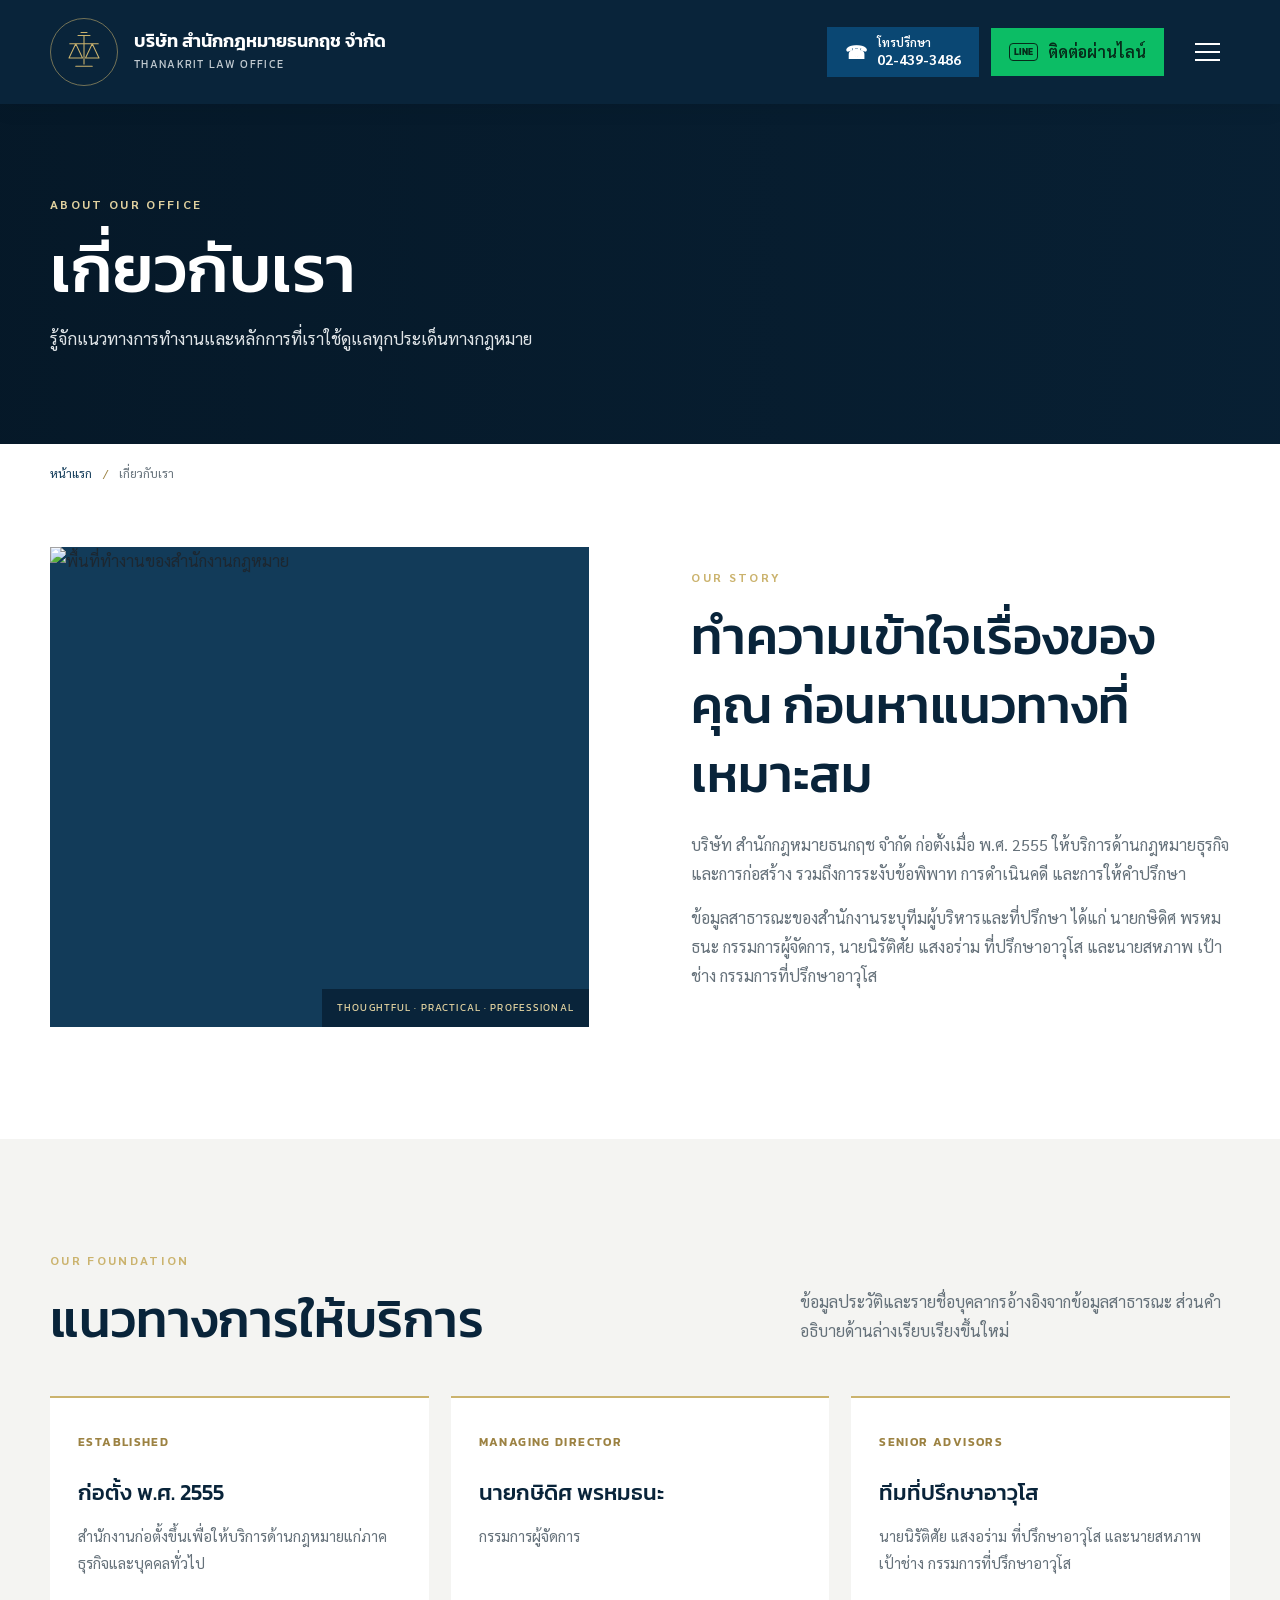
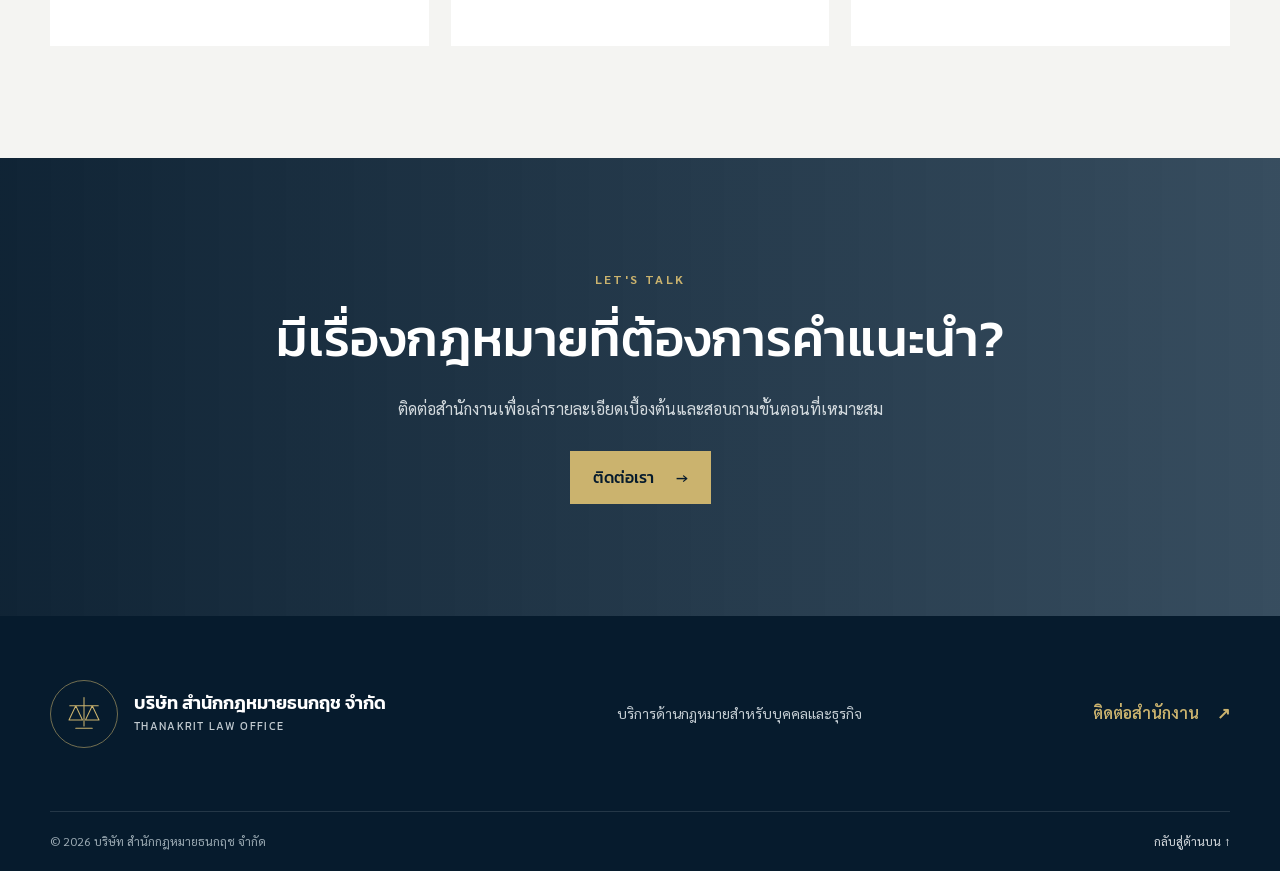
==== about.html @ 3ae20c56 "Update Thanakrit law office website content Co-authored-by: Copilot <223556219+Copilot@users.noreply" ====
<!DOCTYPE html>
<html lang="th">
<head>
  <meta charset="UTF-8">
  <meta name="viewport" content="width=device-width, initial-scale=1">
  <meta name="theme-color" content="#09243a">
  <title>เกี่ยวกับเรา | บริษัท สำนักกฎหมายธนกฤช จำกัด</title>
  <meta name="description" content="ข้อมูลสำนักงานกฎหมายธนกฤช ก่อตั้งเมื่อ พ.ศ. 2555 พร้อมข้อมูลผู้บริหารและแนวทางการให้บริการ">
  <link rel="preconnect" href="https://fonts.googleapis.com">
  <link rel="preconnect" href="https://fonts.gstatic.com" crossorigin>
  <link href="https://fonts.googleapis.com/css2?family=Kanit:wght@300;400;500;600;700&family=Sarabun:wght@300;400;500;600;700&display=swap" rel="stylesheet">
  <link rel="stylesheet" href="styles.css">
  <script src="script.js" defer></script>
</head>
<body>
  <header class="site-header" id="top">
    <div class="container header-inner">
      <a class="brand" href="index.html" aria-label="บริษัท สำนักกฎหมายธนกฤช จำกัด หน้าแรก">
        <span class="brand-mark" aria-hidden="true"><svg viewBox="0 0 64 64" fill="none"><path d="M32 10v38M21 51h22M13 21h38M21 21l-9 19h18l-9-19Zm22 0-9 19h18l-9-19Z"/><path d="M24 10h16M28 6h8"/></svg></span>
        <span class="brand-copy"><strong>บริษัท สำนักกฎหมายธนกฤช จำกัด</strong><small>THANAKRIT LAW OFFICE</small></span>
      </a>
      <div class="header-actions">
        <a class="header-phone" href="tel:024393486"><span aria-hidden="true">☎</span><span>โทรปรึกษา<strong>02-439-3486</strong></span></a>
        <a class="line-button" href="https://lin.ee/2UHKcpq" target="_blank" rel="noopener noreferrer"><span aria-hidden="true">LINE</span> ติดต่อผ่านไลน์</a>
        <button class="menu-toggle" id="menuToggle" type="button" aria-label="เปิดเมนู" aria-expanded="false" aria-controls="siteMenu"><span></span><span></span><span></span></button>
      </div>
    </div>
    <nav class="site-menu" id="siteMenu" aria-label="เมนูหลัก" aria-hidden="true">
      <div class="menu-inner">
        <p class="eyebrow">THANAKRIT LAW OFFICE</p>
        <a href="index.html">หน้าแรก</a>
        <details class="menu-services"><summary>บริการ</summary><div class="menu-subitems">
          <a href="services.html#construction">กฎหมายธุรกิจและก่อสร้าง</a><a href="services.html#construction-disputes">ระงับข้อพิพาทงานก่อสร้าง</a>
          <a href="services.html#construction-debt">บริหารหนี้และคดีก่อสร้าง</a><a href="services.html#business">ที่ปรึกษากฎหมายธุรกิจ</a>
          <a href="services.html#labor">คดีทุจริตภายในองค์กรและแรงงานสัมพันธ์</a><a href="services.html#property">คดีทรัพย์สินและการลงทุน</a>
          <a href="services.html#investment-fraud">คดีฉ้อโกงการลงทุน / ฉ้อโกงประชาชน</a><a href="services.html#enforcement">สืบทรัพย์และบังคับคดี</a>
          <a href="services.html#inheritance">จัดการมรดกและทรัพย์สินครอบครัว</a><a href="services.html#civil">คดีแพ่ง</a>
          <a href="services.html#criminal">คดีอาญาทั่วไป</a><a href="services.html#contracts">บริการร่างและตรวจสัญญา</a>
          <a href="services.html#other">บริการทนายความอื่นๆ</a>
        </div></details>
        <a href="about.html" aria-current="page">เกี่ยวกับเรา</a><a href="blog.html">บทความ</a><a href="contact.html">ติดต่อเรา</a><a href="en.html" lang="en">English</a>
      </div>
    </nav>
  </header>
  <main>
    <section class="page-hero about-hero">
      <div class="container reveal"><p class="eyebrow">ABOUT OUR OFFICE</p><h1>เกี่ยวกับเรา</h1><p>รู้จักแนวทางการทำงานและหลักการที่เราใช้ดูแลทุกประเด็นทางกฎหมาย</p></div>
    </section>
    <nav class="breadcrumbs container" aria-label="breadcrumb"><a href="index.html">หน้าแรก</a><span>/</span><span>เกี่ยวกับเรา</span></nav>
    <section class="section about-story">
      <div class="container intro-grid">
        <div class="intro-photo reveal"><img src="https://images.unsplash.com/photo-1497366754035-f200968a6e72?auto=format&amp;fit=crop&amp;w=1100&amp;q=85" alt="พื้นที่ทำงานของสำนักงานกฎหมาย" loading="lazy"><span class="photo-caption">THOUGHTFUL · PRACTICAL · PROFESSIONAL</span></div>
        <div class="intro-copy reveal"><p class="eyebrow">OUR STORY</p><h2>ทำความเข้าใจเรื่องของคุณ ก่อนหาแนวทางที่เหมาะสม</h2>
          <p>บริษัท สำนักกฎหมายธนกฤช จำกัด ก่อตั้งเมื่อ พ.ศ. 2555 ให้บริการด้านกฎหมายธุรกิจและการก่อสร้าง รวมถึงการระงับข้อพิพาท การดำเนินคดี และการให้คำปรึกษา</p>
          <p>ข้อมูลสาธารณะของสำนักงานระบุทีมผู้บริหารและที่ปรึกษา ได้แก่ นายกษิดิศ พรหมธนะ กรรมการผู้จัดการ, นายนิรัติศัย แสงอร่าม ที่ปรึกษาอาวุโส และนายสหภาพ เป้าช่าง กรรมการที่ปรึกษาอาวุโส</p>
        </div>
      </div>
    </section>
    <section class="about-principles section">
      <div class="container">
        <div class="section-heading reveal"><div><p class="eyebrow">OUR FOUNDATION</p><h2>แนวทางการให้บริการ</h2></div><p>ข้อมูลประวัติและรายชื่อบุคลากรอ้างอิงจากข้อมูลสาธารณะ ส่วนคำอธิบายด้านล่างเรียบเรียงขึ้นใหม่</p></div>
        <div class="principle-grid">
          <article class="principle-card reveal"><span>ESTABLISHED</span><h3>ก่อตั้ง พ.ศ. 2555</h3><p>สำนักงานก่อตั้งขึ้นเพื่อให้บริการด้านกฎหมายแก่ภาคธุรกิจและบุคคลทั่วไป</p></article>
          <article class="principle-card reveal"><span>MANAGING DIRECTOR</span><h3>นายกษิดิศ พรหมธนะ</h3><p>กรรมการผู้จัดการ</p></article>
          <article class="principle-card reveal"><span>SENIOR ADVISORS</span><h3>ทีมที่ปรึกษาอาวุโส</h3><p>นายนิรัติศัย แสงอร่าม ที่ปรึกษาอาวุโส และนายสหภาพ เป้าช่าง กรรมการที่ปรึกษาอาวุโส</p></article>
        </div>
      </div>
    </section>
    <section class="promise section"><div class="container promise-inner reveal"><p class="eyebrow">LET'S TALK</p><h2>มีเรื่องกฎหมายที่ต้องการคำแนะนำ?</h2><p>ติดต่อสำนักงานเพื่อเล่ารายละเอียดเบื้องต้นและสอบถามขั้นตอนที่เหมาะสม</p><a class="button button-gold" href="contact.html">ติดต่อเรา <span aria-hidden="true">→</span></a></div></section>
  </main>
  <footer class="site-footer"><div class="container footer-main"><a class="brand footer-brand" href="index.html"><span class="brand-mark" aria-hidden="true"><svg viewBox="0 0 64 64" fill="none"><path d="M32 10v38M21 51h22M13 21h38M21 21l-9 19h18l-9-19Zm22 0-9 19h18l-9-19Z"/></svg></span><span class="brand-copy"><strong>บริษัท สำนักกฎหมายธนกฤช จำกัด</strong><small>THANAKRIT LAW OFFICE</small></span></a><p>บริการด้านกฎหมายสำหรับบุคคลและธุรกิจ</p><a class="footer-contact" href="contact.html">ติดต่อสำนักงาน <span aria-hidden="true">↗</span></a></div><div class="container footer-bottom"><span>© <span id="year"></span> บริษัท สำนักกฎหมายธนกฤช จำกัด</span><a href="#top">กลับสู่ด้านบน ↑</a></div></footer>
</body>
</html>
---- styles.css ----
:root {
  color-scheme: light;
  --navy: #09243a;
  --navy-deep: #061b2d;
  --navy-soft: #123b59;
  --gold: #cbb36e;
  --gold-light: #e0d19f;
  --green: #0cbd65;
  --paper: #f4f4f2;
  --white: #fff;
  --ink: #1d2730;
  --muted: #65717a;
  --line: rgba(15, 41, 59, .14);
  --container: 1180px;
}

* { box-sizing: border-box; }
html { scroll-behavior: smooth; scroll-padding-top: 92px; }
body { margin: 0; color: var(--ink); background: var(--white); font-family: "Sarabun", sans-serif; font-size: 16px; line-height: 1.8; }
body.menu-open { overflow: hidden; }
a { color: inherit; text-decoration: none; }
button, input, select, textarea { font: inherit; }
button, a { -webkit-tap-highlight-color: transparent; }
img { display: block; max-width: 100%; }
h1, h2, h3, p { margin-top: 0; }
h1, h2, h3, .brand-copy strong { font-family: "Kanit", sans-serif; }
.container { width: min(var(--container), calc(100% - 64px)); margin-inline: auto; }
.section { padding: 112px 0; }
.eyebrow { margin-bottom: 15px; color: var(--gold); font-size: .77rem; font-weight: 700; letter-spacing: .19em; line-height: 1.5; }

.site-header { position: sticky; z-index: 20; top: 0; color: var(--white); background: var(--navy); box-shadow: 0 4px 20px rgba(0, 0, 0, .08); }
.header-inner { min-height: 104px; display: flex; align-items: center; justify-content: space-between; gap: 30px; }
.brand { display: inline-flex; align-items: center; gap: 16px; min-width: 0; }
.brand-mark { width: 68px; height: 68px; flex: 0 0 68px; display: grid; place-items: center; border: 1px solid rgba(203, 179, 110, .55); border-radius: 50%; color: var(--gold); }
.brand-mark svg { width: 48px; height: 48px; stroke: currentColor; stroke-width: 1.4; stroke-linecap: round; stroke-linejoin: round; }
.brand-copy { display: grid; gap: 2px; }
.brand-copy strong { color: var(--white); font-size: 1.12rem; font-weight: 600; line-height: 1.35; }
.brand-copy small { color: #c2cbd1; font-family: "Kanit", sans-serif; font-size: .68rem; letter-spacing: .12em; }
.header-actions { display: flex; align-items: center; gap: 12px; }
.header-phone, .line-button { min-height: 48px; display: inline-flex; align-items: center; justify-content: center; gap: 10px; padding: 8px 18px; color: var(--white); font-weight: 600; line-height: 1.3; }
.header-phone { background: #0a4773; }
.header-phone > span:first-child { font-size: 1.1rem; }
.header-phone > span:last-child { display: grid; font-size: .73rem; }
.header-phone strong { font-size: .9rem; }
.line-button { background: var(--green); color: #062c1a; }
.line-button span { padding: 2px 4px; border: 1px solid currentColor; border-radius: 4px; font-family: "Kanit", sans-serif; font-size: .58rem; font-weight: 700; }
.menu-toggle { width: 46px; height: 46px; display: grid; align-content: center; justify-items: center; gap: 6px; margin-left: 8px; border: 0; background: transparent; cursor: pointer; }
.menu-toggle span { width: 25px; height: 2px; display: block; background: var(--white); transition: transform .25s ease, opacity .2s ease; }
.menu-toggle[aria-expanded="true"] span:first-child { transform: translateY(8px) rotate(45deg); }
.menu-toggle[aria-expanded="true"] span:nth-child(2) { opacity: 0; }
.menu-toggle[aria-expanded="true"] span:last-child { transform: translateY(-8px) rotate(-45deg); }
.site-menu { position: fixed; z-index: 19; inset: 104px 0 0; display: grid; place-items: center; overflow-y: auto; padding: 30px; background: rgba(6, 27, 45, .98); opacity: 0; visibility: hidden; transition: opacity .25s ease, visibility .25s ease; }
.site-menu.is-open { opacity: 1; visibility: visible; }
.menu-inner { width: min(620px, 100%); display: grid; gap: 4px; padding-block: 18px; }
.menu-inner .eyebrow { margin-bottom: 18px; }
.menu-inner > a { padding: 12px 0; border-bottom: 1px solid rgba(255,255,255,.13); color: var(--white); font-family: "Kanit", sans-serif; font-size: clamp(1.25rem, 3vw, 2rem); transition: color .2s ease, padding .2s ease; }
.menu-inner > a:hover { padding-left: 10px; color: var(--gold); }
.menu-services { border-bottom: 1px solid rgba(255,255,255,.13); }
.menu-services summary { padding: 12px 0; color: var(--white); font-family: "Kanit", sans-serif; font-size: clamp(1.25rem, 3vw, 2rem); cursor: pointer; list-style: none; }
.menu-services summary::-webkit-details-marker { display: none; }
.menu-services summary::after { content: "+"; float: right; color: var(--gold); }
.menu-services[open] summary::after { content: "−"; }
.menu-subitems { display: grid; grid-template-columns: 1fr 1fr; gap: 0 24px; padding: 0 0 16px 18px; }
.menu-subitems a { padding: 5px 0; color: #c4cdd3; font-size: .94rem; transition: color .2s ease; }
.menu-subitems a:hover { color: var(--gold); }

.hero { position: relative; min-height: min(760px, calc(100svh - 104px)); display: grid; place-items: center; overflow: hidden; color: var(--white); background: var(--navy) url("https://images.unsplash.com/photo-1497366754035-f200968a6e72?auto=format&fit=crop&w=2200&q=90") center 48% / cover no-repeat; }
.hero-shade { position: absolute; inset: 0; background: linear-gradient(90deg, rgba(5, 23, 38, .82), rgba(7, 29, 47, .55) 58%, rgba(7, 29, 47, .45)); }
.hero-content { position: relative; z-index: 1; padding-block: 100px; color: var(--white); }
.hero-content .eyebrow { color: var(--gold-light); }
.hero h1 { margin-bottom: 26px; color: var(--white); font-size: clamp(2.5rem, 6.4vw, 5.4rem); font-weight: 600; line-height: 1.15; letter-spacing: .005em; }
.hero h1 span { color: var(--gold); }
.hero-thai { margin-bottom: 34px; color: rgba(255,255,255,.92); font-size: clamp(1.08rem, 2.2vw, 1.45rem); line-height: 1.7; }
.button { min-height: 50px; display: inline-flex; align-items: center; justify-content: center; gap: 22px; padding: 11px 22px; border: 1px solid transparent; font-family: "Kanit", sans-serif; font-weight: 500; transition: background .2s ease, color .2s ease, border-color .2s ease, transform .2s ease; }
.button:hover { transform: translateY(-2px); }
.button-gold { background: var(--gold); color: var(--navy-deep); }
.button-gold:hover { background: var(--gold-light); }
.scroll-cue { position: absolute; z-index: 1; bottom: 25px; left: 50%; display: flex; align-items: center; gap: 10px; transform: translateX(-50%); color: rgba(255,255,255,.8); font-size: .72rem; white-space: nowrap; }
.scroll-cue span { width: 17px; height: 26px; border: 1px solid rgba(255,255,255,.7); border-radius: 12px; }
.hero-index { position: absolute; right: max(32px, calc((100vw - var(--container)) / 2)); bottom: 30px; display: flex; align-items: center; gap: 12px; color: rgba(255,255,255,.65); font-family: "Kanit", sans-serif; font-size: .72rem; }
.hero-index span:first-child { color: var(--gold); }
.hero-index i { width: 44px; height: 1px; background: rgba(255,255,255,.5); }

.intro-grid { display: grid; grid-template-columns: 1fr 1fr; align-items: center; gap: clamp(42px, 8vw, 110px); }
.intro-photo { position: relative; min-height: 480px; background: var(--navy-soft); }
.intro-photo img { width: 100%; height: 100%; min-height: 480px; object-fit: cover; }
.photo-caption { position: absolute; right: 0; bottom: 0; padding: 10px 15px; background: var(--navy); color: var(--gold-light); font-family: "Kanit", sans-serif; font-size: .64rem; letter-spacing: .11em; }
.intro-copy h2, .practice-copy h2, .section-heading h2, .promise h2 { margin-bottom: 22px; color: var(--navy); font-size: clamp(2rem, 4vw, 3.2rem); font-weight: 500; line-height: 1.35; }
.intro-copy > p:not(.eyebrow) { color: var(--muted); }
.text-link { display: inline-flex; align-items: center; gap: 20px; margin-top: 12px; padding-bottom: 5px; border-bottom: 1px solid var(--gold); color: var(--navy); font-weight: 600; }
.text-link span { color: #9c8242; }

.services { background: var(--paper); }
.section-heading { display: flex; align-items: end; justify-content: space-between; gap: 40px; margin-bottom: 42px; }
.section-heading h2 { margin-bottom: 0; }
.section-heading > p { max-width: 430px; margin-bottom: 8px; color: var(--muted); }
.service-grid { display: grid; grid-template-columns: repeat(3, minmax(0, 1fr)); border-top: 1px solid var(--line); border-left: 1px solid var(--line); }
.service-card { position: relative; min-height: 270px; padding: 30px 28px 25px; border-right: 1px solid var(--line); border-bottom: 1px solid var(--line); background: rgba(255,255,255,.56); transition: background .25s ease, transform .25s ease; }
.service-card:hover { z-index: 1; transform: translateY(-4px); background: var(--white); }
.service-number { position: absolute; top: 26px; right: 26px; color: #a4abb0; font-family: "Kanit", sans-serif; font-size: .75rem; }
.service-icon { width: 50px; height: 50px; display: grid; place-items: center; margin-bottom: 24px; border: 1px solid rgba(159, 134, 69, .45); color: #9c8242; font-family: "Kanit", sans-serif; font-size: 1.5rem; }
.service-card h3 { margin-bottom: 10px; color: var(--navy); font-size: 1.2rem; font-weight: 500; }
.service-card p { min-height: 76px; margin-bottom: 16px; color: var(--muted); font-size: .92rem; line-height: 1.75; }
.service-card > a { display: inline-flex; gap: 12px; align-items: center; color: var(--navy-soft); font-size: .84rem; font-weight: 600; }
.service-card > a span { color: #9c8242; }

.practice { color: var(--white); background: var(--navy); }
.practice-grid { display: grid; grid-template-columns: .8fr 1.2fr; align-items: center; gap: clamp(50px, 9vw, 125px); }
.practice-copy .eyebrow { color: var(--gold); }
.practice-copy h2 { color: var(--white); }
.practice-copy > p:not(.eyebrow) { max-width: 460px; margin-bottom: 28px; color: #c2cbd1; }
.button-outline { border-color: rgba(255,255,255,.55); color: var(--white); }
.button-outline:hover { border-color: var(--gold); color: var(--gold-light); }
.practice-list > div { min-height: 76px; display: grid; grid-template-columns: 44px 1fr 24px; align-items: center; gap: 15px; border-bottom: 1px solid rgba(255,255,255,.16); }
.practice-list > div:first-child { border-top: 1px solid rgba(255,255,255,.16); }
.practice-list span { color: var(--gold); font-family: "Kanit", sans-serif; font-size: .76rem; }
.practice-list p { margin: 0; color: #eef0f1; font-size: 1rem; }
.practice-list b { color: var(--gold); font-weight: 400; }

.insights { background: var(--white); }
.insight-grid { display: grid; grid-template-columns: repeat(3, minmax(0, 1fr)); gap: 24px; }
.insight-card { background: var(--paper); }
.insight-card > img { width: 100%; height: 220px; object-fit: cover; }
.insight-card > div { padding: 22px 24px 24px; }
.insight-card > div > span { color: #9c8242; font-size: .76rem; font-weight: 700; }
.insight-card h3 { min-height: 72px; margin: 9px 0 18px; color: var(--navy); font-size: 1.16rem; font-weight: 500; line-height: 1.55; }
.insight-card a { display: flex; align-items: center; justify-content: space-between; padding-top: 13px; border-top: 1px solid var(--line); color: var(--navy-soft); font-size: .82rem; font-weight: 600; }
.insight-card a b { color: #9c8242; font-size: 1rem; }
.disclaimer { margin: 18px 0 0; color: var(--muted); font-size: .76rem; }

.promise { position: relative; overflow: hidden; color: var(--white); background: linear-gradient(90deg, rgba(6,27,45,.96), rgba(9,36,58,.81)), url("https://images.unsplash.com/photo-1507679799987-c73779587ccf?auto=format&fit=crop&w=1900&q=85") center 45% / cover no-repeat; }
.promise-inner { max-width: 850px; text-align: center; }
.promise .eyebrow { color: var(--gold); }
.promise h2 { color: var(--white); }
.promise-inner > p:not(.eyebrow) { max-width: 680px; margin: 0 auto 28px; color: #d3dade; }

.contact { background: var(--paper); }
.contact-grid { display: grid; grid-template-columns: .85fr 1.15fr; gap: 65px; }
.contact-info { padding: 34px; color: var(--white); background: var(--navy); }
.contact-info h3 { margin-bottom: 8px; font-size: 1.55rem; font-weight: 500; }
.contact-info > p { margin-bottom: 28px; color: #c4cdd3; font-size: .91rem; }
.contact-info > a, .office-hours, .address { display: grid; gap: 2px; padding: 15px 0; border-top: 1px solid rgba(255,255,255,.15); }
.contact-info > a span, .office-hours span, .address span { color: var(--gold); font-size: .78rem; }
.contact-info strong { font-size: .96rem; font-weight: 500; }
.contact-form { display: grid; align-content: start; gap: 16px; }
.contact-form label { display: grid; gap: 6px; color: var(--navy); font-size: .85rem; font-weight: 600; }
.form-row { display: grid; grid-template-columns: 1fr 1fr; gap: 16px; }
.contact-form input, .contact-form select, .contact-form textarea { width: 100%; padding: 12px 14px; border: 1px solid #d5d9db; border-radius: 0; outline: none; background: var(--white); color: var(--ink); }
.contact-form input:focus, .contact-form select:focus, .contact-form textarea:focus { border-color: #9c8242; box-shadow: 0 0 0 2px rgba(203,179,110,.18); }
.contact-form textarea { resize: vertical; }
.contact-form .consent { display: flex; align-items: flex-start; gap: 10px; color: var(--muted); font-size: .78rem; font-weight: 400; }
.consent input { width: 16px; height: 16px; flex: 0 0 16px; margin: 4px 0 0; accent-color: var(--navy); }
.contact-form .button { justify-self: start; cursor: pointer; }
.form-message { display: none; margin: 0; padding: 12px; color: #155d36; background: #e3f4e9; font-size: .9rem; }
.form-message.is-visible { display: block; }

.site-footer { color: #c4cdd3; background: var(--navy-deep); }
.footer-main { min-height: 195px; display: flex; align-items: center; justify-content: space-between; gap: 36px; }
.footer-brand { flex: 0 0 auto; }
.footer-main > p { max-width: 360px; margin: 0; color: #c4cdd3; font-size: .88rem; }
.footer-contact { display: inline-flex; gap: 18px; align-items: center; color: var(--gold); font-weight: 600; }
.footer-bottom { min-height: 60px; display: flex; align-items: center; justify-content: space-between; gap: 16px; border-top: 1px solid rgba(255,255,255,.12); color: #9cabb4; font-size: .75rem; }
.footer-bottom a { color: #d7dce0; }

.page-hero { position: relative; min-height: 340px; display: flex; align-items: center; overflow: hidden; color: var(--white); background-color: var(--navy); background-position: center; background-size: cover; }
.page-hero::before { position: absolute; inset: 0; content: ""; background: linear-gradient(90deg, rgba(5,23,38,.88), rgba(7,29,47,.62)); }
.page-hero > .container { position: relative; z-index: 1; padding-block: 68px; }
.page-hero .eyebrow { color: var(--gold-light); }
.page-hero h1 { max-width: 900px; margin-bottom: 12px; color: var(--white); font-size: clamp(2.4rem, 5.2vw, 4.2rem); font-weight: 500; line-height: 1.24; }
.page-hero > .container > p:last-child { max-width: 720px; margin: 0; color: #e0e5e8; font-size: 1.05rem; }
.about-hero { background-image: url("https://images.unsplash.com/photo-1497366754035-f200968a6e72?auto=format&fit=crop&w=2000&q=85"); }
.services-hero { background-image: url("https://images.unsplash.com/photo-1505664194779-8beaceb93744?auto=format&fit=crop&w=2000&q=85"); }
.blog-hero { background-image: url("https://images.unsplash.com/photo-1450101499163-c8848c66ca85?auto=format&fit=crop&w=2000&q=85"); }
.contact-hero { background-image: url("https://images.unsplash.com/photo-1521791136064-7986c2920216?auto=format&fit=crop&w=2000&q=85"); }
.english-hero { background-image: url("https://images.unsplash.com/photo-1507679799987-c73779587ccf?auto=format&fit=crop&w=2000&q=85"); }
.english-hero h1 { max-width: 800px; }
.breadcrumbs { display: flex; align-items: center; gap: 11px; padding-block: 18px; color: var(--muted); font-size: .78rem; }
.breadcrumbs a { color: var(--navy-soft); }
.breadcrumbs > span:nth-child(2) { color: #9c8242; }
.about-story { padding-top: 45px; }
.about-principles, .blog-list, .service-details, .contact-page { background: var(--paper); }
.principle-grid { display: grid; grid-template-columns: repeat(3, minmax(0, 1fr)); gap: 22px; }
.principle-card { min-height: 250px; padding: 28px; border-top: 2px solid var(--gold); background: var(--white); }
.principle-card > span, .service-detail > span, .article-card > div > span { color: #9c8242; font-family: "Kanit", sans-serif; font-size: .72rem; font-weight: 600; letter-spacing: .12em; }
.principle-card h3 { margin: 17px 0 10px; color: var(--navy); font-size: 1.4rem; font-weight: 500; }
.principle-card p { margin: 0; color: var(--muted); font-size: .94rem; }
.service-detail-grid { display: grid; grid-template-columns: repeat(2, minmax(0, 1fr)); gap: 20px; }
.service-detail { padding: 28px; border: 1px solid var(--line); background: var(--white); scroll-margin-top: 120px; }
.service-detail h2 { margin: 10px 0; color: var(--navy); font-size: 1.45rem; font-weight: 500; }
.service-detail p, .service-detail li { color: var(--muted); font-size: .91rem; }
.service-detail ul { padding-left: 20px; }
.service-detail > a { display: inline-flex; gap: 12px; margin-top: 8px; color: var(--navy-soft); font-size: .85rem; font-weight: 600; }
.service-detail > a b { color: #9c8242; }
.article-grid { display: grid; grid-template-columns: repeat(3, minmax(0, 1fr)); gap: 22px; }
.article-card { overflow: hidden; background: var(--white); }
.article-card > img { width: 100%; height: 205px; object-fit: cover; }
.article-card > div { padding: 23px; }
.article-card h2 { min-height: 80px; margin: 9px 0; color: var(--navy); font-size: 1.18rem; font-weight: 500; line-height: 1.5; }
.article-card p { min-height: 72px; color: var(--muted); font-size: .89rem; }
.article-card a { display: flex; justify-content: space-between; padding-top: 12px; border-top: 1px solid var(--line); color: var(--navy-soft); font-size: .85rem; font-weight: 600; }
.article-card a b { color: #9c8242; }
.english-content { background: var(--paper); }
.english-card { max-width: 900px; padding: clamp(28px, 6vw, 65px); background: var(--white); }
.english-card h2 { color: var(--navy); font-size: 2rem; font-weight: 500; }
.english-card p:not(.eyebrow) { color: var(--muted); }

.reveal { opacity: 0; transform: translateY(18px); transition: opacity .65s ease, transform .65s ease; }
.reveal.is-visible { opacity: 1; transform: none; }
@media (prefers-reduced-motion: reduce) {
  *, *::before, *::after { scroll-behavior: auto !important; transition-duration: .01ms !important; animation-duration: .01ms !important; }
  .reveal { opacity: 1; transform: none; }
}

@media (max-width: 980px) {
  .container { width: min(var(--container), calc(100% - 44px)); }
  .header-inner { min-height: 88px; }
  .site-menu { inset-block-start: 88px; }
  .brand-mark { width: 58px; height: 58px; flex-basis: 58px; }
  .brand-mark svg { width: 42px; height: 42px; }
  .header-phone { display: none; }
  .section { padding: 84px 0; }
  .intro-grid { gap: 42px; }
  .intro-photo, .intro-photo img { min-height: 400px; }
  .service-grid { grid-template-columns: repeat(2, minmax(0, 1fr)); }
  .practice-grid { grid-template-columns: 1fr 1.1fr; gap: 40px; }
  .contact-grid { gap: 34px; }
  .page-hero { min-height: 300px; }
  .principle-grid { grid-template-columns: 1fr 1fr; }
  .principle-card:last-child { grid-column: 1 / -1; }
  .article-grid { grid-template-columns: repeat(2, minmax(0, 1fr)); }
}

@media (max-width: 680px) {
  html { scroll-padding-top: 76px; }
  .container { width: calc(100% - 36px); }
  .section { padding: 68px 0; }
  .header-inner { min-height: 76px; gap: 10px; }
  .brand { gap: 10px; }
  .brand-mark { width: 46px; height: 46px; flex-basis: 46px; }
  .brand-mark svg { width: 34px; height: 34px; }
  .brand-copy strong { font-size: .9rem; }
  .brand-copy small { font-size: .53rem; letter-spacing: .08em; }
  .header-actions { gap: 8px; }
  .line-button { min-height: 40px; gap: 6px; padding: 7px 9px; font-size: .7rem; }
  .line-button span { font-size: .5rem; }
  .menu-toggle { width: 36px; height: 42px; margin-left: 0; }
  .site-menu { inset-block-start: 76px; }
  .menu-subitems { grid-template-columns: 1fr; gap: 0; padding-left: 12px; }
  .menu-subitems a { font-size: .88rem; }
  .hero { min-height: 650px; min-height: calc(100svh - 76px); background-position: 58% center; }
  .hero-content { padding-block: 70px; }
  .hero h1 { font-size: clamp(2rem, 9.5vw, 3.6rem); }
  .hero h1 br { display: none; }
  .hero-thai { font-size: 1.04rem; }
  .hero-index { display: none; }
  .scroll-cue { bottom: 16px; }
  .intro-grid, .practice-grid, .contact-grid { grid-template-columns: 1fr; }
  .intro-grid { gap: 38px; }
  .intro-photo, .intro-photo img { min-height: 300px; max-height: 390px; }
  .intro-copy h2, .practice-copy h2, .section-heading h2, .promise h2 { font-size: clamp(1.85rem, 8vw, 2.5rem); }
  .section-heading { display: block; margin-bottom: 28px; }
  .section-heading > p { margin: 16px 0 0; }
  .page-hero { min-height: 270px; }
  .page-hero > .container { padding-block: 48px; }
  .page-hero h1 { font-size: clamp(2.1rem, 9vw, 3rem); }
  .page-hero > .container > p:last-child { font-size: .92rem; }
  .principle-grid, .service-detail-grid, .article-grid { grid-template-columns: 1fr; }
  .principle-card:last-child { grid-column: auto; }
  .article-card h2, .article-card p { min-height: 0; }
  .service-detail { padding: 22px; }
  .breadcrumbs { padding-block: 13px; }
  .service-grid { grid-template-columns: 1fr; }
  .service-card { min-height: 0; padding: 26px 22px; }
  .service-card p { min-height: 0; }
  .practice-grid { gap: 32px; }
  .practice-list > div { grid-template-columns: 35px 1fr 18px; gap: 10px; }
  .practice-list p { font-size: .9rem; }
  .insight-grid { grid-template-columns: 1fr; gap: 18px; }
  .insight-card { display: grid; grid-template-columns: 38% 1fr; }
  .insight-card > img { height: 100%; min-height: 185px; }
  .insight-card > div { padding: 15px; }
  .insight-card h3 { min-height: 0; margin-bottom: 14px; font-size: 1rem; }
  .insight-card > div > span { font-size: .68rem; }
  .contact-info { padding: 26px 22px; }
  .form-row { grid-template-columns: 1fr; }
  .footer-main { min-height: 0; align-items: flex-start; flex-direction: column; padding-block: 42px; gap: 20px; }
  .footer-main > p { max-width: 100%; }
  .footer-bottom { align-items: flex-start; flex-direction: column; justify-content: center; padding-block: 15px; }
}
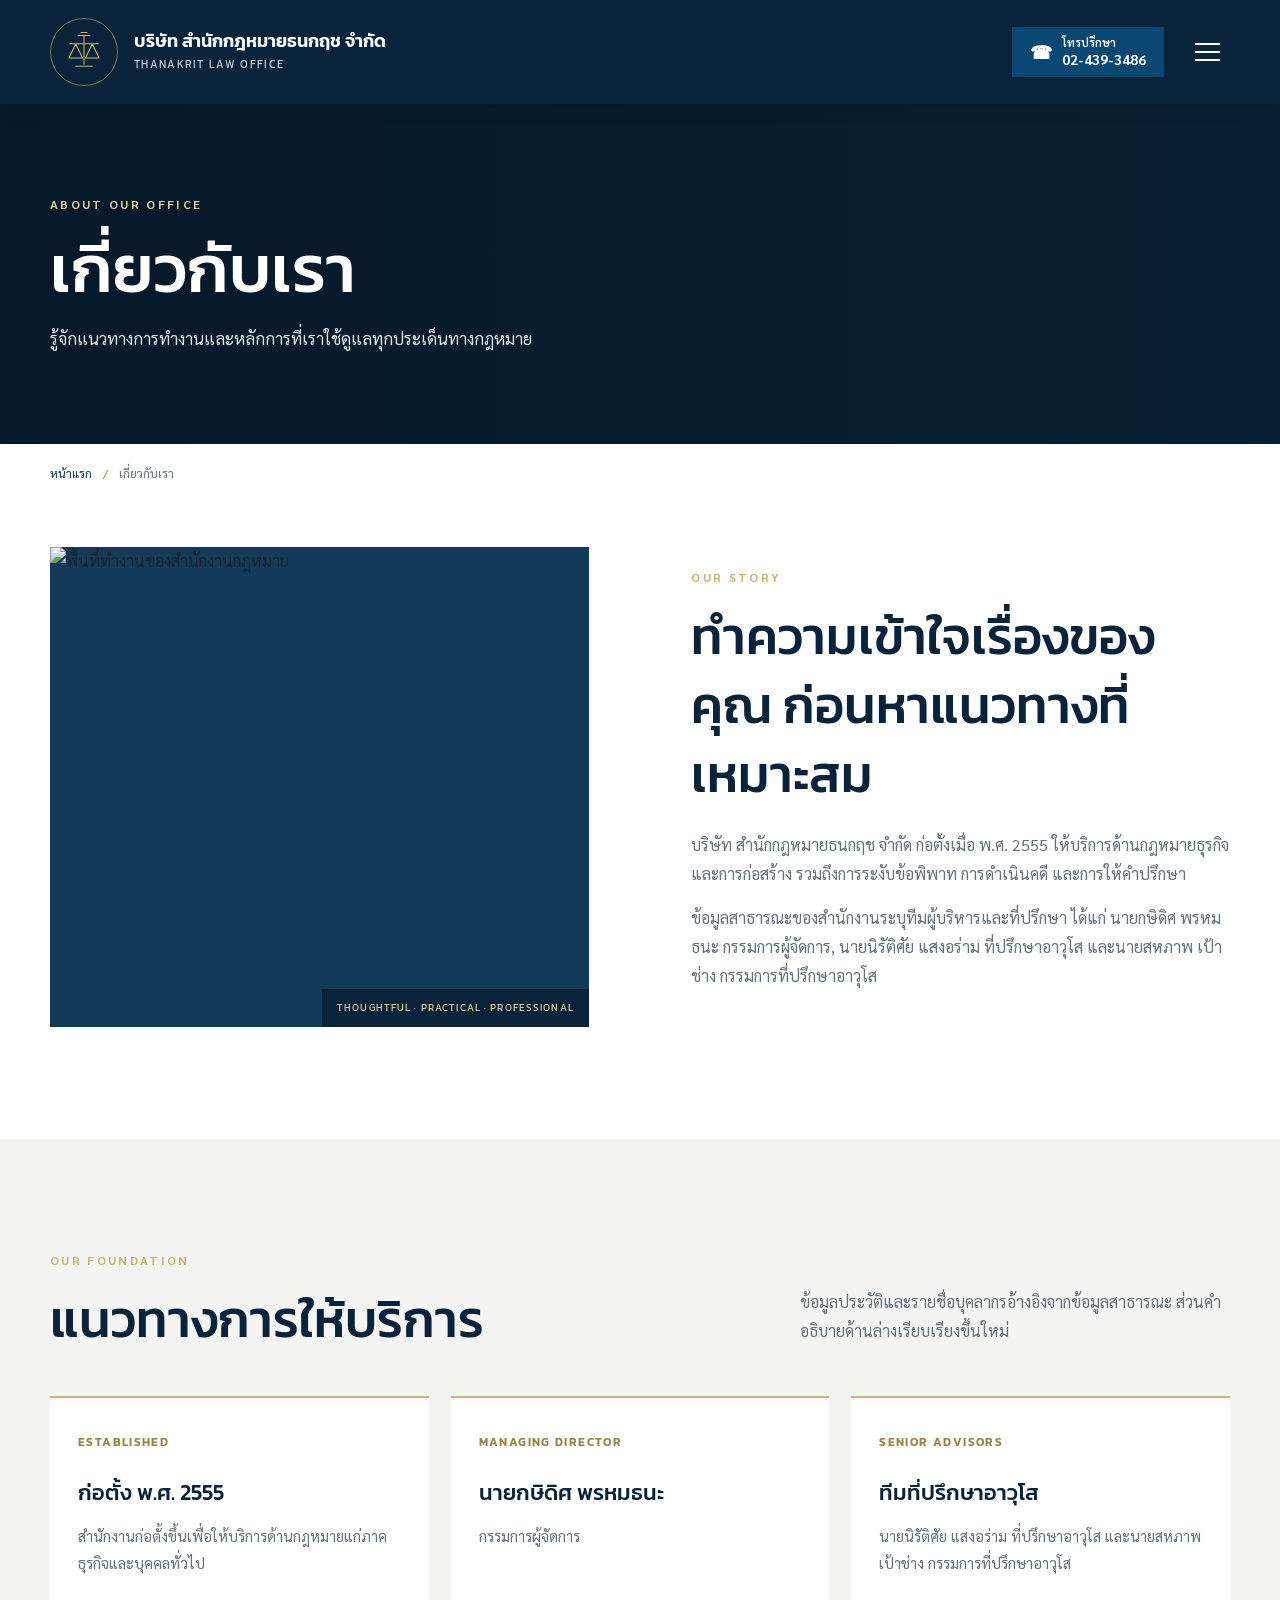
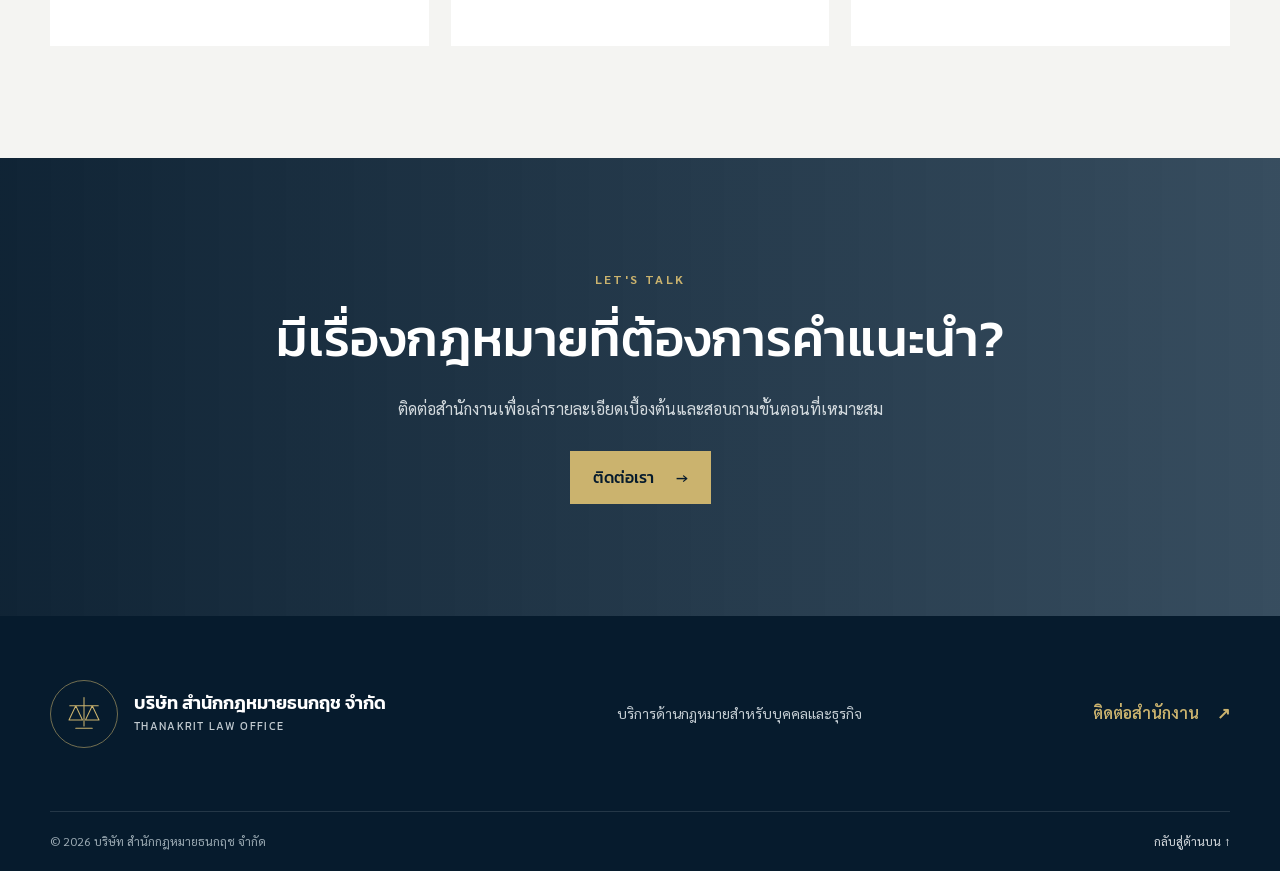
==== commit 3caedfe1: "Update homepage action button styles Co-authored-by: Copilot <223556219+Copilot@users.noreply.github" ====
--- a/about.html
+++ b/about.html
@@ -21,7 +21,6 @@
       </a>
       <div class="header-actions">
         <a class="header-phone" href="tel:024393486"><span aria-hidden="true">☎</span><span>โทรปรึกษา<strong>02-439-3486</strong></span></a>
-        <a class="line-button" href="https://lin.ee/2UHKcpq" target="_blank" rel="noopener noreferrer"><span aria-hidden="true">LINE</span> ติดต่อผ่านไลน์</a>
         <button class="menu-toggle" id="menuToggle" type="button" aria-label="เปิดเมนู" aria-expanded="false" aria-controls="siteMenu"><span></span><span></span><span></span></button>
       </div>
     </div>
@@ -38,7 +37,7 @@
           <a href="services.html#criminal">คดีอาญาทั่วไป</a><a href="services.html#contracts">บริการร่างและตรวจสัญญา</a>
           <a href="services.html#other">บริการทนายความอื่นๆ</a>
         </div></details>
-        <a href="about.html" aria-current="page">เกี่ยวกับเรา</a><a href="blog.html">บทความ</a><a href="contact.html">ติดต่อเรา</a><a href="en.html" lang="en">English</a>
+        <a href="about.html" aria-current="page">เกี่ยวกับเรา</a><a href="blog.html">บทความ</a><a href="contact.html">ติดต่อเรา</a>
       </div>
     </nav>
   </header>
--- a/styles.css
+++ b/styles.css
@@ -42,7 +42,7 @@
 .header-phone > span:first-child { font-size: 1.1rem; }
 .header-phone > span:last-child { display: grid; font-size: .73rem; }
 .header-phone strong { font-size: .9rem; }
-.line-button { background: var(--green); color: #062c1a; }
+.line-button { background: #d0bc72; color: var(--white); }
 .line-button span { padding: 2px 4px; border: 1px solid currentColor; border-radius: 4px; font-family: "Kanit", sans-serif; font-size: .58rem; font-weight: 700; }
 .menu-toggle { width: 46px; height: 46px; display: grid; align-content: center; justify-items: center; gap: 6px; margin-left: 8px; border: 0; background: transparent; cursor: pointer; }
 .menu-toggle span { width: 25px; height: 2px; display: block; background: var(--white); transition: transform .25s ease, opacity .2s ease; }
@@ -71,10 +71,14 @@
 .hero h1 { margin-bottom: 26px; color: var(--white); font-size: clamp(2.5rem, 6.4vw, 5.4rem); font-weight: 600; line-height: 1.15; letter-spacing: .005em; }
 .hero h1 span { color: var(--gold); }
 .hero-thai { margin-bottom: 34px; color: rgba(255,255,255,.92); font-size: clamp(1.08rem, 2.2vw, 1.45rem); line-height: 1.7; }
+.hero-actions { display: flex; flex-wrap: wrap; align-items: center; gap: 12px; }
 .button { min-height: 50px; display: inline-flex; align-items: center; justify-content: center; gap: 22px; padding: 11px 22px; border: 1px solid transparent; font-family: "Kanit", sans-serif; font-weight: 500; transition: background .2s ease, color .2s ease, border-color .2s ease, transform .2s ease; }
 .button:hover { transform: translateY(-2px); }
 .button-gold { background: var(--gold); color: var(--navy-deep); }
 .button-gold:hover { background: var(--gold-light); }
+.hero-actions .button-gold { background: var(--white); color: #0a4773; }
+.hero-actions .button-gold:hover { background: #f0f2f3; }
+.hero-actions .line-button { min-height: 50px; padding: 11px 22px; }
 .scroll-cue { position: absolute; z-index: 1; bottom: 25px; left: 50%; display: flex; align-items: center; gap: 10px; transform: translateX(-50%); color: rgba(255,255,255,.8); font-size: .72rem; white-space: nowrap; }
 .scroll-cue span { width: 17px; height: 26px; border: 1px solid rgba(255,255,255,.7); border-radius: 12px; }
 .hero-index { position: absolute; right: max(32px, calc((100vw - var(--container)) / 2)); bottom: 30px; display: flex; align-items: center; gap: 12px; color: rgba(255,255,255,.65); font-family: "Kanit", sans-serif; font-size: .72rem; }
